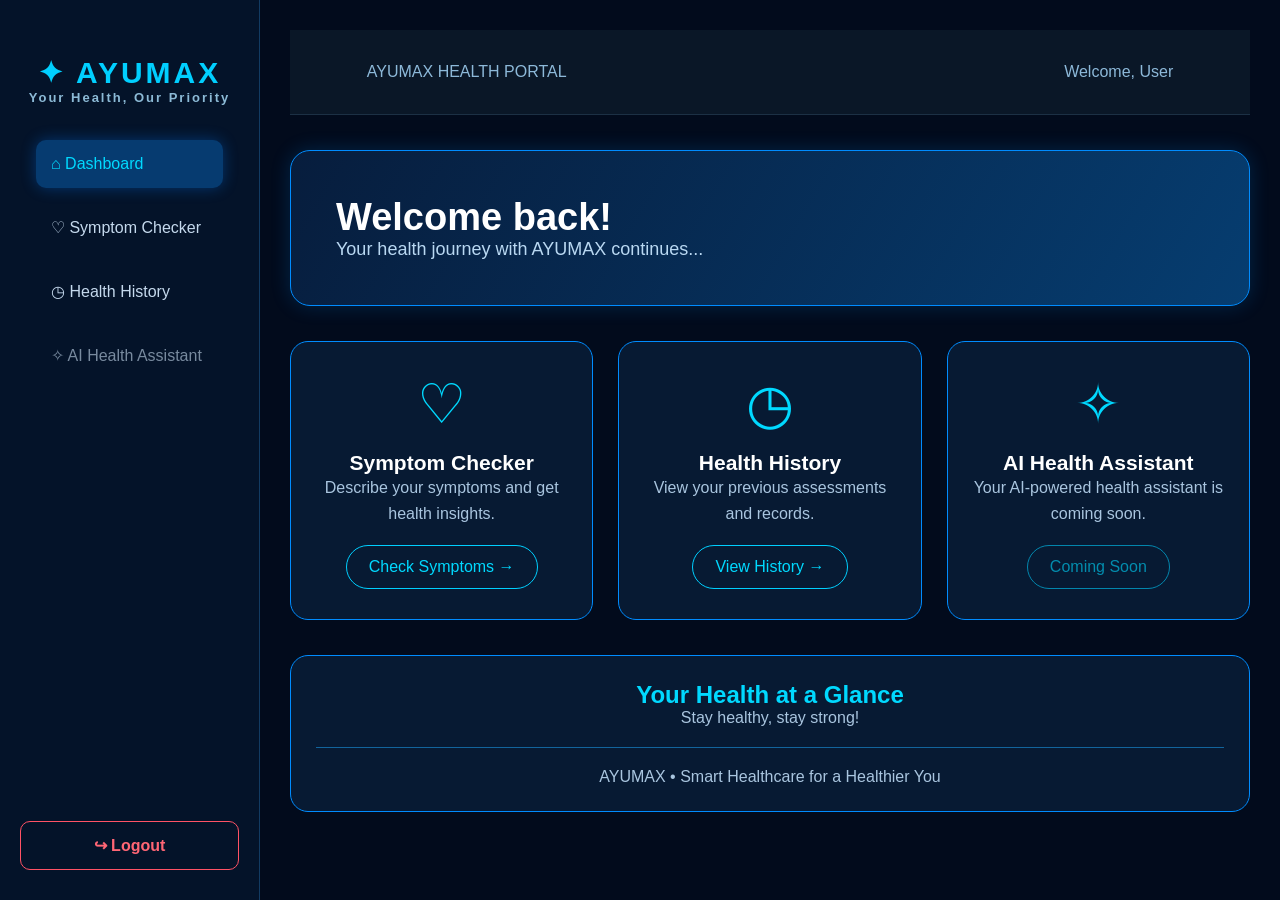
==== dashboard.html @ af646412 "Initial AYUMAX upload" ====
<!DOCTYPE html>
<html lang="en">
<head>
    <meta charset="UTF-8">
    <meta name="viewport" content="width=device-width, initial-scale=1.0">
    <title>AYUMAX | Dashboard</title>
    <link rel="stylesheet" href="style.css">
</head>

<body>

    <div class="dashboard">

        <!-- Sidebar -->
        <aside class="sidebar">

            <div class="logo">
                <h1>✦ AYUMAX</h1>
                <p>Your Health, Our Priority</p>
            </div>

            <nav>
                <a href="dashboard.html" class="active">⌂ Dashboard</a>
                <a href="symptoms.html">♡ Symptom Checker</a>
                <a href="history.html">◷ Health History</a>
                <a href="#" class="coming-soon">✧ AI Health Assistant</a>
            </nav>

            <button id="logout-btn" class="logout-btn">
                ↪ Logout
            </button>

        </aside>


        <!-- Main Content -->
        <main class="main-content">

            <header class="topbar">
                <span>AYUMAX HEALTH PORTAL</span>
                <span class="user-name">Welcome, User</span>
            </header>


            <!-- Welcome Banner -->
            <section class="welcome-banner">
                <h1>Welcome back!</h1>
                <p>Your health journey with AYUMAX continues...</p>
            </section>


            <!-- Feature Cards -->
            <section class="feature-grid">

                <div class="feature-card">
                    <div class="feature-icon">♡</div>
                    <h2>Symptom Checker</h2>
                    <p>Describe your symptoms and get health insights.</p>
                    <a href="symptoms.html">Check Symptoms →</a>
                </div>

                <div class="feature-card">
                    <div class="feature-icon">◷</div>
                    <h2>Health History</h2>
                    <p>View your previous assessments and records.</p>
                    <a href="history.html">View History →</a>
                </div>

                <div class="feature-card">
                    <div class="feature-icon">✧</div>
                    <h2>AI Health Assistant</h2>
                    <p>Your AI-powered health assistant is coming soon.</p>
                    <a href="#" class="coming-soon">Coming Soon</a>
                </div>

            </section>


            <!-- Health Summary -->
            <section class="health-summary">
                <h2>Your Health at a Glance</h2>
                <p>Stay healthy, stay strong!</p>
                <div class="summary-line"></div>
                <p>AYUMAX • Smart Healthcare for a Healthier You</p>
            </section>

        </main>

    </div>

    <script src="dashboard.js"></script>

</body>
</html>
---- style.css ----
* {
    margin: 0;
    padding: 0;
    box-sizing: border-box;
}

html {
    scroll-behavior: smooth;
}

body {
    font-family: Arial, sans-serif;
    background: #07111f;
    color: #ffffff;
}

header {
    height: 85px;
    padding: 0 8%;
    display: flex;
    justify-content: space-between;
    align-items: center;
    background: #0a1727;
    border-bottom: 1px solid #1c3044;
}

.logo {
    font-size: 27px;
    font-weight: bold;
    letter-spacing: 2px;
}

.logo span {
    color: #00d5d5;
}

nav a {
    text-decoration: none;
    color: #b8c8d9;
    margin: 0 16px;
}

nav a:hover {
    color: #00d5d5;
}

button {
    cursor: pointer;
    border: none;
    border-radius: 7px;
    font-weight: bold;
}

.nav-btn {
    padding: 12px 22px;
    background: transparent;
    border: 1px solid #00d5d5;
    color: #00d5d5;
}

.hero {
    min-height: 570px;
    padding: 80px 10%;
    display: flex;
    align-items: center;
    justify-content: space-between;
    gap: 40px;
}

.hero-content {
    max-width: 550px;
}

.tag {
    color: #00d5d5;
    font-size: 12px;
    letter-spacing: 3px;
}

.hero h1 {
    font-size: clamp(45px, 6vw, 72px);
    margin: 25px 0;
    line-height: 1.1;
}

.hero h1 span {
    color: #00d5d5;
}

.hero p {
    color: #a9bacb;
    line-height: 1.8;
    font-size: 17px;
    margin-bottom: 30px;
}

.primary-btn {
    background: #00caca;
    color: #07111f;
    padding: 16px 27px;
    font-size: 15px;
}

.primary-btn:hover {
    background: #ffffff;
}

.hero-visual {
    width: 280px;
    height: 280px;
    position: relative;
    display: grid;
    place-items: center;
}

.orb {
    width: 145px;
    height: 145px;
    border-radius: 50%;
    background: radial-gradient(circle, #27ffff, #007b91 55%, #07354a);
    box-shadow: 0 0 60px #00d5d588;
    display: grid;
    place-items: center;
    font-size: 65px;
    color: white;
}

.orbit {
    position: absolute;
    border: 1px solid #00d5d566;
    border-radius: 50%;
    width: 240px;
    height: 240px;
}

.orbit-two {
    width: 280px;
    height: 280px;
    border-color: #00d5d533;
}

.features {
    background: #0a1727;
    padding: 80px 10%;
    text-align: center;
}

.features h2 {
    font-size: 35px;
}

.section-subtitle {
    color: #9aafc2;
    margin: 15px 0 40px;
}

.feature-grid {
    display: grid;
    grid-template-columns: repeat(3, 1fr);
    gap: 22px;
}

.feature-card {
    text-align: left;
    background: #102237;
    border: 1px solid #1b3a50;
    padding: 30px;
    border-radius: 12px;
}

.feature-icon {
    font-size: 32px;
    color: #00d5d5;
    margin-bottom: 20px;
}

.feature-card h3 {
    margin-bottom: 13px;
}

.feature-card p {
    color: #9aafc2;
    line-height: 1.6;
}

footer {
    padding: 35px 10%;
    text-align: center;
    color: #9aafc2;
}

footer small {
    display: block;
    margin-top: 12px;
}

@media (max-width: 700px) {
    header {
        padding: 0 5%;
    }

    nav {
        display: none;
    }

    .hero {
        flex-direction: column;
        text-align: center;
        padding: 65px 7%;
    }

    .hero-visual {
        margin-top: 35px;
        transform: scale(0.8);
    }

    .feature-grid {
        grid-template-columns: 1fr;
    }
}


.checker {
    min-height: 85vh;
    padding: 65px 20px;
    text-align: center;
}

.checker-heading h1 {
    font-size: 45px;
    margin: 20px 0;
}

.checker-heading h1 span {
    color: #00d5d5;
}

.checker-heading p {
    color: #a9bacb;
    margin-bottom: 35px;
}

.checker-box {
    max-width: 600px;
    margin: auto;
    padding: 35px;
    background: #102237;
    border: 1px solid #1b3a50;
    border-radius: 14px;
    text-align: left;
}

.checker-box label {
    display: block;
    margin: 20px 0 10px;
    color: #dce8f3;
}

.checker-box input,
.checker-box textarea,
.checker-box select {
    width: 100%;
    padding: 14px;
    background: #07111f;
    color: white;
    border: 1px solid #29445b;
    border-radius: 7px;
    outline: none;
}

.checker-box textarea {
    min-height: 120px;
    resize: vertical;
}

.checker-box .primary-btn {
    width: 100%;
    margin-top: 25px;
}

.medical-note {
    color: #849bad;
    font-size: 12px;
    margin-top: 25px;
}

/* Assessment History */

#history-container {
    display: grid;
    grid-template-columns: repeat(auto-fit, minmax(260px, 1fr));
    gap: 20px;
    margin: 30px auto;
    max-width: 1100px;
    padding: 20px;
}

.history-card {
    background: #111f35;
    border: 1px solid #00c8e5;
    border-radius: 12px;
    padding: 22px;
    color: white;
    transition: 0.3s;
}

.history-card:hover {
    transform: translateY(-5px);
    box-shadow: 0 5px 20px rgba(0, 200, 229, 0.2);
}

.history-card h3 {
    color: #00d9f5;
    margin-bottom: 15px;
}

.history-card p {
    margin: 10px 0;
    color: #d1d9e6;
}


/* ===== AYUMAX DASHBOARD ===== */

.dashboard {
    display: flex;
    min-height: 100vh;
    background: #020b1c;
    color: #eaf6ff;
}

/* Sidebar */

.sidebar {
    width: 260px;
    min-height: 100vh;
    padding: 30px 20px;
    background: #041329;
    border-right: 1px solid #123b62;
    display: flex;
    flex-direction: column;
}

.logo {
    text-align: center;
    margin-bottom: 60px;
}

.logo h1 {
    color: #00cfff;
    font-size: 30px;
    letter-spacing: 3px;
}

.logo p {
    color: #8cbad6;
    font-size: 13px;
}

.sidebar nav {
    display: flex;
    flex-direction: column;
    gap: 15px;
}

.sidebar nav a {
    text-decoration: none;
    color: #c5d9ed;
    padding: 15px;
    border-radius: 10px;
    transition: 0.3s;
}

.sidebar nav a:hover,
.sidebar nav a.active {
    background: #063b70;
    color: #00d9ff;
    box-shadow: 0 0 15px #007bff55;
}

.logout-btn {
    margin-top: auto;
    padding: 14px;
    background: transparent;
    border: 1px solid #ff5265;
    color: #ff6675;
    border-radius: 10px;
    cursor: pointer;
    font-size: 16px;
}

/* Main Content */

.main-content {
    flex: 1;
    padding: 30px;
    min-width: 0;
}

.topbar {
    display: flex;
    justify-content: space-between;
    margin-bottom: 35px;
    color: #8db9d9;
}

/* Welcome Banner */

.welcome-banner {
    padding: 45px;
    border: 1px solid #008cff;
    border-radius: 20px;
    background: linear-gradient(120deg, #071d3d, #063d70);
    box-shadow: 0 0 20px #008cff33;
    margin-bottom: 35px;
}

.welcome-banner h1 {
    font-size: 38px;
    color: #ffffff;
}

.welcome-banner p {
    color: #b9d8f2;
    font-size: 18px;
}

/* Feature Cards */

.feature-grid {
    display: grid;
    grid-template-columns: repeat(3, minmax(0, 1fr));
    gap: 25px;
}

.feature-card {
    background: #071a33;
    border: 1px solid #008cff;
    border-radius: 18px;
    padding: 30px 20px;
    text-align: center;
    transition: 0.3s;
}

.feature-card:hover {
    transform: translateY(-7px);
    box-shadow: 0 0 25px #008cff55;
}

.feature-icon {
    font-size: 55px;
    color: #00d9ff;
    margin-bottom: 15px;
}

.feature-card h2 {
    color: white;
    font-size: 21px;
}

.feature-card p {
    color: #a9c5df;
    line-height: 1.6;
    min-height: 55px;
}

.feature-card a {
    display: inline-block;
    margin-top: 15px;
    padding: 12px 22px;
    border: 1px solid #00cfff;
    border-radius: 30px;
    color: #00d9ff;
    text-decoration: none;
}

.feature-card a:hover {
    background: #007bbd;
    color: white;
}

.coming-soon {
    opacity: 0.6;
}

/* Health Summary */

.health-summary {
    margin-top: 35px;
    padding: 25px;
    border: 1px solid #008cff;
    border-radius: 18px;
    background: #071a33;
    text-align: center;
    color: #a9c5df;
}

.health-summary h2 {
    color: #00d9ff;
}

.summary-line {
    height: 1px;
    background: #12649c;
    margin: 20px 0;
}

/* Mobile Responsive */

@media (max-width: 900px) {
    .feature-grid {
        grid-template-columns: 1fr;
    }

    .sidebar {
        width: 200px;
    }
}

@media (max-width: 600px) {
    .dashboard {
        flex-direction: column;
    }

    .sidebar {
        width: auto;
        min-height: auto;
    }

    .logo {
        margin-bottom: 20px;
    }

    .main-content {
        padding: 18px;
    }

    .welcome-banner {
        padding: 25px;
    }

    .welcome-banner h1 {
        font-size: 28px;
    }

    .topbar {
        gap: 10px;
        font-size: 12px;
    }
}


/* Homepage navigation buttons */

.nav-actions {
    display: flex;
    align-items: center;
    gap: 12px;
}

.nav-actions .primary-btn {
    padding: 12px 22px;
    cursor: pointer;
}

.nav-btn {
    cursor: pointer;
}

@media (max-width: 600px) {
    header {
        flex-wrap: wrap;
        gap: 15px;
    }

    .nav-actions {
        width: 100%;
        justify-content: center;
    }
}


/* AUTHENTICATION PAGES */

.auth-page {
    min-height: 100vh;
    display: flex;
    justify-content: center;
    align-items: center;
    padding: 25px;
    background:
        radial-gradient(circle at top, #102b42 0%, #071421 45%, #050c16 100%);
}

.auth-card {
    width: 100%;
    max-width: 420px;
    padding: 40px 35px;
    background: rgba(13, 30, 46, 0.95);
    border: 1px solid rgba(0, 220, 255, 0.3);
    border-radius: 18px;
    box-shadow: 0 0 35px rgba(0, 200, 255, 0.12);
    text-align: center;
}

.auth-logo {
    color: #00d9ff;
    font-size: 25px;
    font-weight: bold;
    letter-spacing: 3px;
    margin-bottom: 28px;
}

.auth-card h1 {
    color: #ffffff;
    font-size: 28px;
    margin-bottom: 10px;
}

.auth-subtitle {
    color: #91a9ba;
    margin-bottom: 30px;
}

.auth-input-group {
    text-align: left;
    margin-bottom: 20px;
}

.auth-input-group label {
    display: block;
    color: #c8dce8;
    font-size: 14px;
    margin-bottom: 8px;
}

.auth-input-group input {
    width: 100%;
    padding: 14px;
    box-sizing: border-box;
    background: #091a29;
    border: 1px solid #29465a;
    border-radius: 8px;
    color: white;
    outline: none;
    font-size: 15px;
    transition: 0.3s;
}

.auth-input-group input:focus {
    border-color: #00d9ff;
    box-shadow: 0 0 10px rgba(0, 217, 255, 0.2);
}

.auth-btn {
    width: 100%;
    padding: 14px;
    margin-top: 10px;
    border: none;
    border-radius: 8px;
    background: linear-gradient(90deg, #00bcd4, #00e5ff);
    color: #04121d;
    font-size: 16px;
    font-weight: bold;
    cursor: pointer;
    transition: 0.3s;
}

.auth-btn:hover {
    transform: translateY(-2px);
    box-shadow: 0 5px 20px rgba(0, 217, 255, 0.3);
}

.auth-footer {
    color: #91a9ba;
    margin-top: 25px;
    font-size: 14px;
}

.auth-footer a {
    color: #00d9ff;
    text-decoration: none;
    font-weight: bold;
}

.auth-footer a:hover {
    text-decoration: underline;
}

.auth-bottom {
    color: #527184;
    font-size: 10px;
    letter-spacing: 1.5px;
    margin-top: 30px;
}

#login-message {
    font-size: 14px;
    margin-top: 15px;
}

@media (max-width: 480px) {
    .auth-card {
        padding: 30px 22px;
    }
}

/* SYMPTOM CHECKER PAGE */

.symptom-page {
    min-height: 100vh;
    background:
        radial-gradient(circle at top, #102b42 0%, #071421 50%, #050c16 100%);
    color: white;
}

.symptom-header {
    display: flex;
    justify-content: space-between;
    align-items: center;
    padding: 20px 7%;
    border-bottom: 1px solid rgba(0, 217, 255, 0.15);
    background: rgba(7, 20, 33, 0.8);
}

.symptom-header .logo {
    color: #00d9ff;
    font-size: 25px;
    font-weight: bold;
    letter-spacing: 2px;
}

.symptom-header .logo span {
    color: white;
}

.symptom-header nav {
    display: flex;
    gap: 28px;
}

.symptom-header nav a {
    color: #b5c9d8;
    text-decoration: none;
    font-size: 14px;
    transition: 0.3s;
}

.symptom-header nav a:hover {
    color: #00d9ff;
}

.checker {
    max-width: 850px;
    margin: auto;
    padding: 55px 25px;
}

.checker-heading {
    text-align: center;
    margin-bottom: 35px;
}

.checker-heading .tag {
    color: #00d9ff;
    font-size: 12px;
    letter-spacing: 2px;
}

.checker-heading h1 {
    font-size: 42px;
    margin: 15px 0;
}

.checker-heading h1 span {
    color: #00d9ff;
}

.checker-heading p {
    color: #91a9ba;
    line-height: 1.6;
}

.checker-box {
    background: rgba(13, 30, 46, 0.95);
    border: 1px solid rgba(0, 217, 255, 0.25);
    border-radius: 16px;
    padding: 35px;
    box-shadow: 0 0 30px rgba(0, 200, 255, 0.08);
}

.form-heading {
    margin-bottom: 28px;
}

.form-heading h2 {
    font-size: 21px;
    margin-bottom: 8px;
}

.form-heading p {
    color: #91a9ba;
    font-size: 14px;
}

.symptom-field {
    margin-bottom: 23px;
}

.symptom-field label {
    display: block;
    color: #c8dce8;
    font-size: 14px;
    margin-bottom: 9px;
}

.symptom-field input,
.symptom-field textarea,
.symptom-field select {
    width: 100%;
    box-sizing: border-box;
    padding: 14px;
    background: #091a29;
    border: 1px solid #29465a;
    border-radius: 8px;
    color: white;
    outline: none;
    font-size: 15px;
    font-family: inherit;
    transition: 0.3s;
}

.symptom-field textarea {
    min-height: 130px;
    resize: vertical;
}

.symptom-field select {
    cursor: pointer;
}

.symptom-field input:focus,
.symptom-field textarea:focus,
.symptom-field select:focus {
    border-color: #00d9ff;
    box-shadow: 0 0 10px rgba(0, 217, 255, 0.18);
}

.symptom-field input::placeholder,
.symptom-field textarea::placeholder {
    color: #71899b;
}

.primary-btn {
    width: 100%;
    padding: 15px;
    margin-top: 8px;
    background: linear-gradient(90deg, #00bcd4, #00e5ff);
    color: #04121d;
    border: none;
    border-radius: 8px;
    font-size: 16px;
    font-weight: bold;
    cursor: pointer;
    transition: 0.3s;
}

.primary-btn:hover {
    transform: translateY(-2px);
    box-shadow: 0 5px 20px rgba(0, 217, 255, 0.25);
}

#result {
    margin-top: 22px;
    color: #c8dce8;
    line-height: 1.7;
}

.medical-note {
    margin-top: 25px;
    padding: 16px;
    background: rgba(0, 217, 255, 0.05);
    border: 1px solid rgba(0, 217, 255, 0.15);
    border-radius: 9px;
    color: #91a9ba;
    font-size: 12px;
    line-height: 1.7;
}

.medical-note span {
    color: #00d9ff;
    margin-right: 5px;
}

@media (max-width: 600px) {
    .symptom-header {
        padding: 18px;
        flex-wrap: wrap;
        gap: 15px;
    }

    .symptom-header nav {
        gap: 15px;
    }

    .checker {
        padding: 35px 18px;
    }

    .checker-heading h1 {
        font-size: 32px;
    }

    .checker-box {
        padding: 22px;
    }
}

/* AYUMAX HEALTH HISTORY - NEW LAYOUT */

.history-dashboard {
    min-height: 100vh;
    background: #071421;
    color: #ffffff;
}

.history-main-content {
    flex: 1;
    min-width: 0;
    padding: 0 35px;
    background:
        radial-gradient(circle at top right, #102b42 0%, #071421 48%);
}

.history-topbar {
    height: 75px;
    display: flex;
    justify-content: space-between;
    align-items: center;
    border-bottom: 1px solid rgba(0, 217, 255, 0.15);
    color: #91a9ba;
    font-size: 13px;
}

.history-topbar a {
    color: #00d9ff;
    text-decoration: none;
}

.history-welcome {
    padding: 45px 0 35px;
}

.history-label {
    color: #00d9ff;
    font-size: 11px;
    letter-spacing: 2px;
}

.history-welcome h1 {
    font-size: 34px;
    margin: 12px 0;
}

.history-welcome p,
.records-heading p {
    color: #91a9ba;
    font-size: 14px;
}

.history-records-section {
    background: rgba(13, 30, 46, 0.85);
    border: 1px solid rgba(0, 217, 255, 0.18);
    border-radius: 14px;
    padding: 25px;
}

.records-heading {
    display: flex;
    justify-content: space-between;
    align-items: center;
    gap: 15px;
    margin-bottom: 25px;
}

.records-heading h2 {
    font-size: 20px;
    margin-bottom: 8px;
}

.new-assessment-btn {
    padding: 11px 16px;
    background: #00cde8;
    color: #04121d;
    text-decoration: none;
    border-radius: 7px;
    font-size: 13px;
    font-weight: bold;
    white-space: nowrap;
    transition: 0.3s;
}

.new-assessment-btn:hover {
    background: #ffffff;
    transform: translateY(-2px);
}

.assessment-record {
    padding: 22px;
    margin-bottom: 16px;
    background: #091a29;
    border: 1px solid #29465a;
    border-radius: 11px;
    transition: 0.3s;
}

.assessment-record:hover {
    border-color: #00d9ff;
    transform: translateY(-2px);
}

.record-top {
    display: flex;
    justify-content: space-between;
    align-items: center;
    flex-wrap: wrap;
    gap: 10px;
    padding-bottom: 17px;
    border-bottom: 1px solid #294052;
}

.record-number {
    color: #00d9ff;
    font-size: 12px;
    font-weight: bold;
    letter-spacing: 1px;
}

.record-date {
    color: #91a9ba;
    font-size: 12px;
}

.record-details {
    display: flex;
    gap: 50px;
    padding: 20px 0;
}

.record-detail span,
.record-symptoms span {
    display: block;
    color: #718fa3;
    font-size: 10px;
    letter-spacing: 1.5px;
    margin-bottom: 8px;
}

.record-detail strong {
    color: #ffffff;
    font-size: 15px;
}

.record-symptoms {
    background: rgba(0, 217, 255, 0.04);
    border-left: 3px solid #00d9ff;
    padding: 15px;
    border-radius: 5px;
}

.record-symptoms p {
    color: #c8dce8;
    font-size: 14px;
    line-height: 1.7;
    white-space: pre-wrap;
    overflow-wrap: anywhere;
}

.history-empty,
.history-error {
    text-align: center;
    padding: 55px 20px;
    color: #91a9ba;
}

.empty-icon {
    color: #00d9ff;
    font-size: 42px;
    margin-bottom: 15px;
}

.history-empty h3 {
    color: white;
    margin-bottom: 10px;
}

.history-empty a {
    display: inline-block;
    margin-top: 20px;
    color: #00d9ff;
    text-decoration: none;
}

.history-loading {
    color: #91a9ba;
    text-align: center;
    padding: 30px;
}

.history-page-footer {
    text-align: center;
    color: #527184;
    font-size: 10px;
    letter-spacing: 1.5px;
    padding: 45px 0 25px;
}

@media (max-width: 850px) {
    .history-main-content {
        padding: 0 20px;
    }

    .history-topbar {
        height: 65px;
    }

    .history-welcome {
        padding: 35px 0 25px;
    }
}

@media (max-width: 600px) {
    .records-heading {
        align-items: flex-start;
        flex-direction: column;
    }

    .record-details {
        gap: 25px;
    }

    .history-records-section {
        padding: 17px;
    }

    .assessment-record {
        padding: 16px;
    }

    .history-topbar {
        font-size: 11px;
    }

    .history-welcome h1 {
        font-size: 29px;
    }
}

.logo {
    position: relative;
    top: 25px;
}

#result {
    display: block;
    width: 100%;
    margin-top: 25px;
    padding: 20px;
    color: #ffffff;
    background: #111c2e;
    border: 1px solid #00d4ff;
    border-radius: 12px;
    white-space: pre-wrap;
    overflow-wrap: anywhere;
    line-height: 1.7;
    box-sizing: border-box;
}
/* AYUMAX AI RESULT PAGE */

.result-container {
    max-width: 950px;
    margin: 60px auto;
    padding: 20px;
}

.result-heading {
    text-align: center;
    margin-bottom: 35px;
}

.result-heading h1 span {
    color: #00d4ff;
}

.analysis-card {
    background: #111c2e;
    border: 1px solid #00d4ff;
    border-radius: 16px;
    padding: 30px;
    color: white;
}

.analysis-card h2 {
    margin-bottom: 25px;
    color: #00d4ff;
}

#analysis-content {
    color: #e5edf7;
    white-space: pre-wrap;
    overflow-wrap: anywhere;
    line-height: 1.8;
    font-size: 16px;
}

.result-actions {
    display: flex;
    justify-content: center;
    gap: 15px;
    margin-top: 30px;
    flex-wrap: wrap;
}

.secondary-btn {
    display: inline-block;
    padding: 13px 22px;
    border: 1px solid #00d4ff;
    border-radius: 8px;
    color: white;
    text-decoration: none;
}
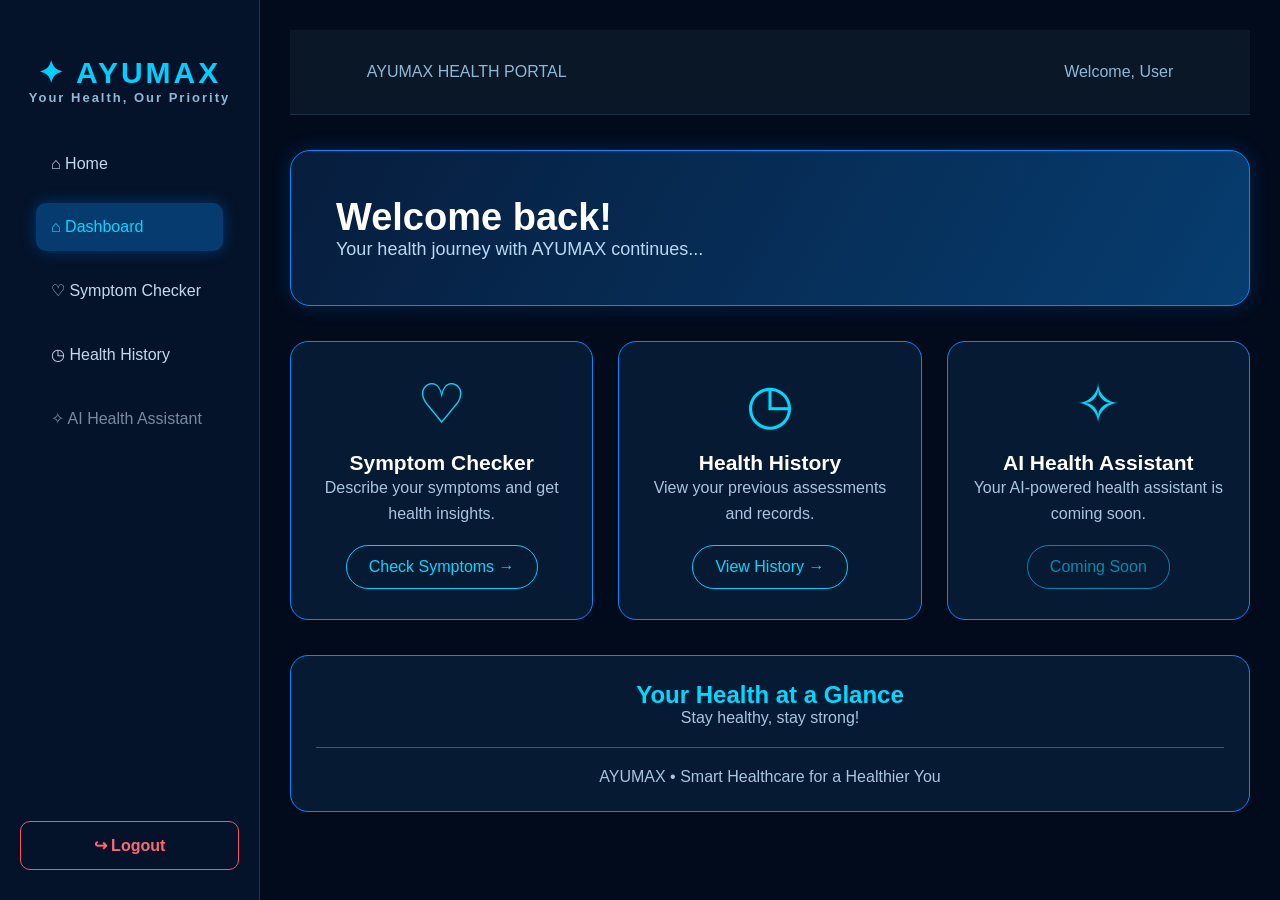
==== commit e14438c0: "Add Home button to dashboard" ====
--- a/dashboard.html
+++ b/dashboard.html
@@ -15,12 +15,13 @@
         <!-- Sidebar -->
         <aside class="sidebar">
 
-            <div class="logo">
+        <div class="logo">      
                 <h1>✦ AYUMAX</h1>
                 <p>Your Health, Our Priority</p>
             </div>
 
             <nav>
+                <a href="index.html">⌂ Home</a>
                 <a href="dashboard.html" class="active">⌂ Dashboard</a>
                 <a href="symptoms.html">♡ Symptom Checker</a>
                 <a href="history.html">◷ Health History</a>
